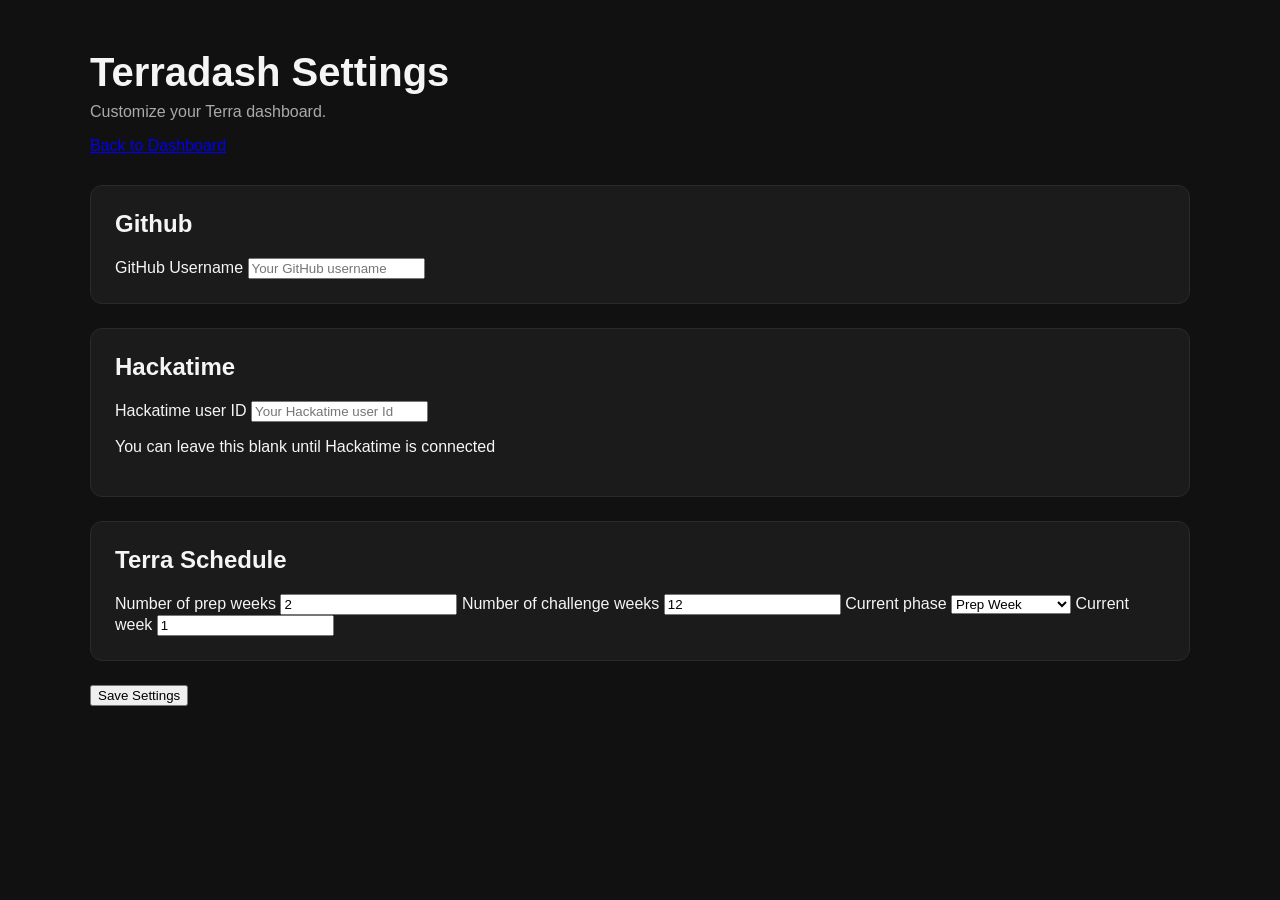
==== settings.html @ 584fb7e7 "Implement settings page and configuration management; add GitHub profile rendering and update progre" ====
<!DOCTYPE html>
<html lang="en">
    <head>
        <meta charset="UTF-8">
        <meta name="viewport" content="width=device-width, initial-scale=1.0">
        
        <title>Settings | Terradash</title>

        <link rel="stylesheet" href="css/style.css">
    </head>

    <body>
        <header>
            <h1>Terradash Settings</h1>
            <p>Customize your Terra dashboard.</p>
            <a href="index.html">Back to Dashboard</a>
        </header>

        <main>
            <form id="settings-form">
                <section>
                    <h2>Github</h2>

                    <label for="github-username">
                        GitHub Username
                    </label>
                    <input 
                        type="text",
                        id="github-username",
                        name="githubUsername",
                        placeholder="Your GitHub username",
                        required
                    >
                </section>

                <section>
                    <h2>Hackatime</h2>

                    <label for="hackatime-user-id">
                        Hackatime user ID
                    </label>
                    <input
                        type="text",
                        id="hackatime-user-id",
                        name="hackatimeUserId",
                        placeholder="Your Hackatime user Id"
                    >
                    <p>
                        You can leave this blank until Hackatime is connected
                    </p>
                </section>

                <section>
                    <h2>Terra Schedule</h2>

                    <label for="prep-weeks">Number of prep weeks</label>
                    <input
                        type="number",
                        id="prep-weeks",
                        name="prepWeeks",
                        min="0",
                        value="2"
                        required
                    >

                    <label for="challenge-weeks">
                        Number of challenge weeks
                    </label>
                    <input
                        type="number",
                        id="challenge-weeks",
                        name="challengedWeeks",
                        min="1",
                        value="12",
                        required
                    >

                    <label for="current-phase">Current phase</label>
                    <select id="current-phase" name="currentPhase">
                        <option value="prep">Prep Week</option>
                        <option value="main">Challenge Week</option>
                    </select>

                        <label for="current-week">Current week</label>
                        <input
                            type="number",
                            id="current-week",
                            name="currentWeek",
                            min="1",
                            value="1",
                            required
                        >
                </section>

                    <button type="submit">Save Settings</button>
                    <p id="settings-status" role="status"></p>
            </form>
        </main>

        <script src="js/settings.js"></script>
    </body>
</html>
---- css/style.css ----
/* ---- Base Styling ---- */

* {
    box-sizing: border-box;
}

body {
    margin: 0;
    font-family: Arial, sans-serif;
    background: #111111;
    color: #f5f5f5;
}

main, header {
    width: min(1100px, 90%);
    margin: 0 auto;
}

/* ---- Header Styling ---- */

header {
    padding: 50px 0 30px;
}

header h1 {
    margin: 0;
    font-size: 2.5rem;
}

header p {
    margin-top: 8px;
    color: #aaaaaa;
}

/* ---- Section Styling ---- */

section {
    margin-bottom: 24px;
    padding: 24px;
    background: #1b1b1b;
    border: 1px solid #2a2a2a;
    border-radius: 12px;
}

section h2 {
    margin-top: 0;
}

/* ---- Progress Section Styling ---- */

#progress > div {
    height: 12px;
    background: #303030;
    border-radius: 999px;
    overflow: hidden;
}

#progress span {
    display: block;
    width: 0%;
    height: 100%;
    background: #f5f5f5;
}

/* ---- Overview Section Styling ---- */

#overview {
    display: grid;
    grid-template-columns: repeat(3, 1fr);
    gap: 16px;
    background: transparent;
    border: none;
    padding: 0;
}

#overview > div {
    padding: 24px;
    background: #1b1b1b;
    border: 1px solid #2a2a2a;
    border-radius: 12px;
}

#overview h2 {
    font-size: 0.9rem;
    color: #aaaaaa;
    text-transform: uppercase;
}

#overview p {
    margin-bottom: 0;
    font-size: 1.8rem;
    font-weight: bold;
}

/* ---- Current Project Section Styling ---- */

#current-project h3 {
    font-size: 1.5rem;
}

/* ---- Goals Section Styling ---- */

#goals li {
    margin-bottom: 10px;
}

/* ---- Timeline Section Styling ---- */

.project-card h3 {
    margin-top: 0;
}

.project-card a {
    color: #e4c56a;
}

@media (max-width: 700px) {
    #projects-container {
        grid-template-columns: 1fr;
    }
}

/* ---- Mobile ---- */

@media (max-width: 700px) {

    header {
        padding-top: 30px;
    }

    header h1 {
        font-size: 2rem;
    }

    #overview {
        grid-template-columns: 1fr;
    }

    #timeline ol {
        grid-template-columns: 1fr;
    }
}
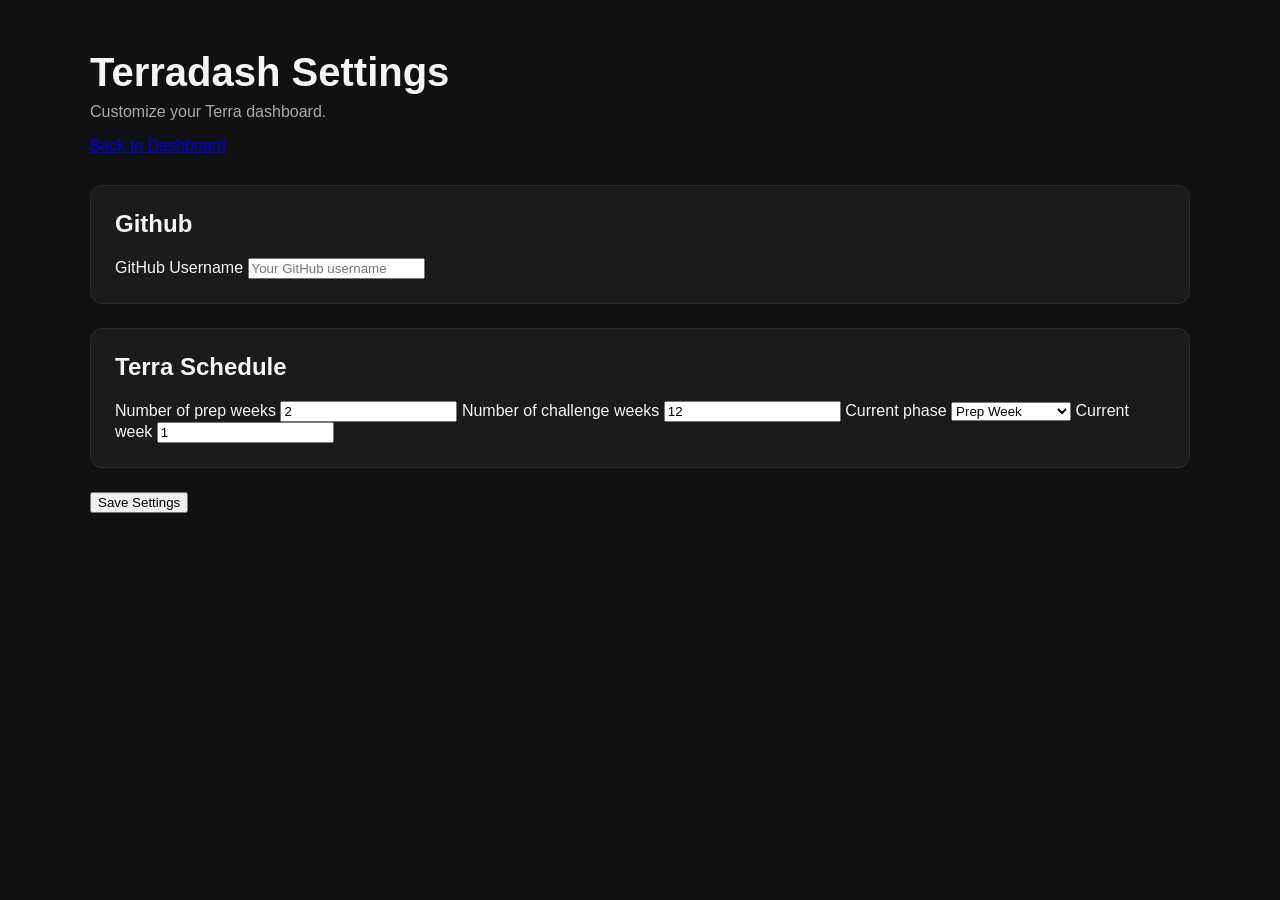
==== commit 4b27d567: "Updated terra.json values" ====
--- a/settings.html
+++ b/settings.html
@@ -31,23 +31,6 @@
                         placeholder="Your GitHub username",
                         required
                     >
-                </section>
-
-                <section>
-                    <h2>Hackatime</h2>
-
-                    <label for="hackatime-user-id">
-                        Hackatime user ID
-                    </label>
-                    <input
-                        type="text",
-                        id="hackatime-user-id",
-                        name="hackatimeUserId",
-                        placeholder="Your Hackatime user Id"
-                    >
-                    <p>
-                        You can leave this blank until Hackatime is connected
-                    </p>
                 </section>
 
                 <section>
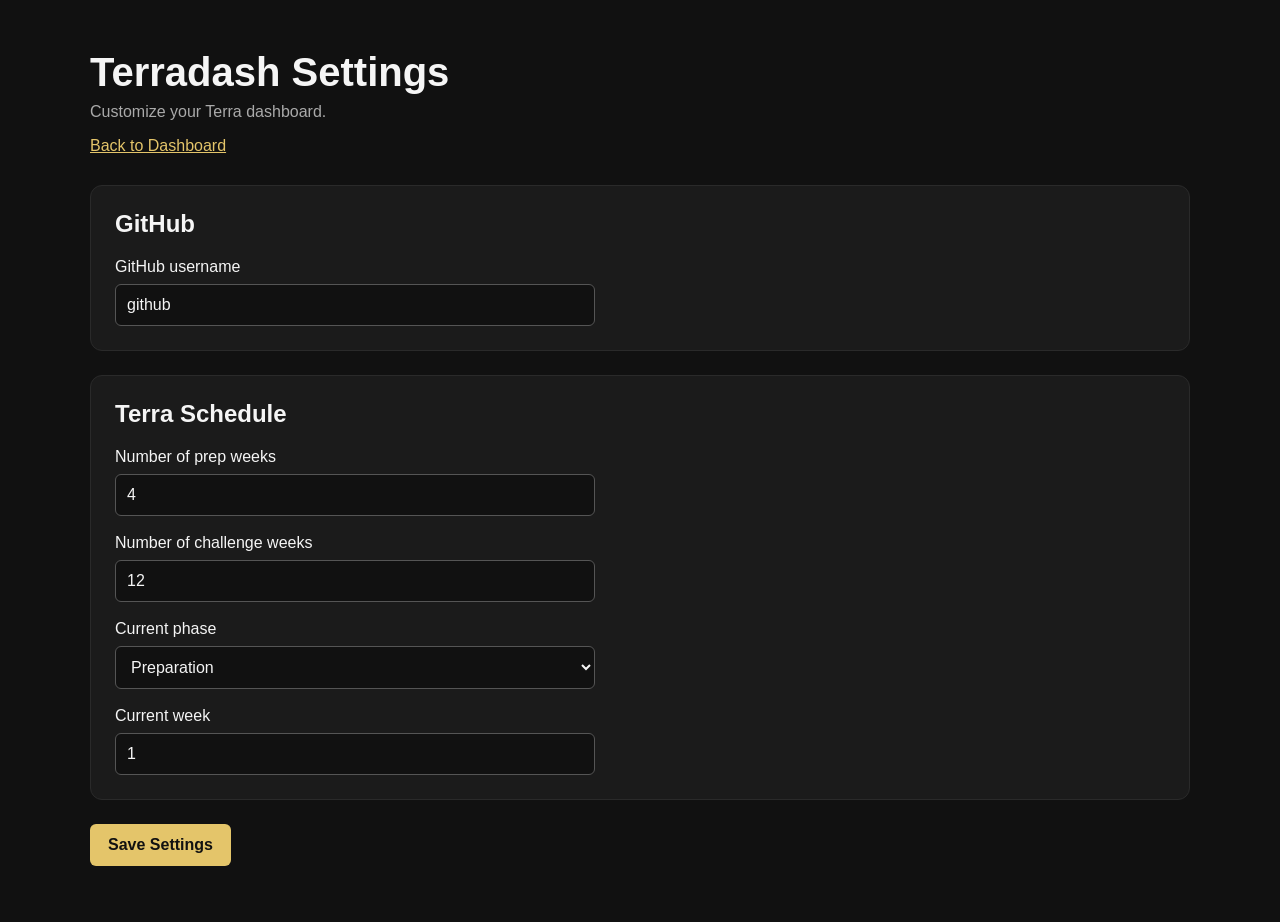
==== commit 618dfa48: "Final stylistic edits, wrap ups, etc" ====
--- a/settings.html
+++ b/settings.html
@@ -1,85 +1,83 @@
+
 <!DOCTYPE html>
 <html lang="en">
-    <head>
-        <meta charset="UTF-8">
-        <meta name="viewport" content="width=device-width, initial-scale=1.0">
-        
-        <title>Settings | Terradash</title>
+<head>
+    <meta charset="UTF-8">
+    <meta name="viewport" content="width=device-width, initial-scale=1.0">
+    <title>Settings | Terradash</title>
+    <link rel="stylesheet" href="css/style.css">
+</head>
+<body>
+    <header>
+        <h1>Terradash Settings</h1>
+        <p>Customize your Terra dashboard.</p>
+        <nav>
+            <a href="index.html">Back to Dashboard</a>
+        </nav>
+    </header>
 
-        <link rel="stylesheet" href="css/style.css">
-    </head>
+    <main>
+        <form id="settings-form">
+            <section>
+                <h2>GitHub</h2>
+                <label for="github-username">GitHub username</label>
+                <input
+                    type="text"
+                    id="github-username"
+                    name="githubUsername"
+                    placeholder="Your GitHub username"
+                    autocomplete="username"
+                    required
+                >
+            </section>
 
-    <body>
-        <header>
-            <h1>Terradash Settings</h1>
-            <p>Customize your Terra dashboard.</p>
-            <a href="index.html">Back to Dashboard</a>
-        </header>
+            <section>
+                <h2>Terra Schedule</h2>
 
-        <main>
-            <form id="settings-form">
-                <section>
-                    <h2>Github</h2>
+                <label for="prep-weeks">Number of prep weeks</label>
+                <input
+                    type="number"
+                    id="prep-weeks"
+                    name="prepWeeks"
+                    min="0"
+                    step="1"
+                    required
+                >
 
-                    <label for="github-username">
-                        GitHub Username
-                    </label>
-                    <input 
-                        type="text",
-                        id="github-username",
-                        name="githubUsername",
-                        placeholder="Your GitHub username",
-                        required
-                    >
-                </section>
+                <label for="challenge-weeks">
+                    Number of challenge weeks
+                </label>
+                <input
+                    type="number"
+                    id="challenge-weeks"
+                    name="challengeWeeks"
+                    min="1"
+                    step="1"
+                    required
+                >
 
-                <section>
-                    <h2>Terra Schedule</h2>
+                <label for="current-phase">Current phase</label>
+                <select id="current-phase" name="currentPhase">
+                    <option value="prep">Preparation</option>
+                    <option value="main">Main challenge</option>
+                </select>
 
-                    <label for="prep-weeks">Number of prep weeks</label>
-                    <input
-                        type="number",
-                        id="prep-weeks",
-                        name="prepWeeks",
-                        min="0",
-                        value="2"
-                        required
-                    >
+                <label for="current-week">Current week</label>
+                <input
+                    type="number"
+                    id="current-week"
+                    name="currentWeek"
+                    min="1"
+                    step="1"
+                    required
+                >
+            </section>
 
-                    <label for="challenge-weeks">
-                        Number of challenge weeks
-                    </label>
-                    <input
-                        type="number",
-                        id="challenge-weeks",
-                        name="challengedWeeks",
-                        min="1",
-                        value="12",
-                        required
-                    >
+            <button type="submit">Save Settings</button>
+            <p id="settings-status" role="status" aria-live="polite"></p>
+        </form>
+    </main>
 
-                    <label for="current-phase">Current phase</label>
-                    <select id="current-phase" name="currentPhase">
-                        <option value="prep">Prep Week</option>
-                        <option value="main">Challenge Week</option>
-                    </select>
-
-                        <label for="current-week">Current week</label>
-                        <input
-                            type="number",
-                            id="current-week",
-                            name="currentWeek",
-                            min="1",
-                            value="1",
-                            required
-                        >
-                </section>
-
-                    <button type="submit">Save Settings</button>
-                    <p id="settings-status" role="status"></p>
-            </form>
-        </main>
-
-        <script src="js/settings.js"></script>
-    </body>
-</html>+    <script src="js/settings.js"></script>
+</body>
+</html>
--- a/css/style.css
+++ b/css/style.css
@@ -139,4 +139,143 @@
     #timeline ol {
         grid-template-columns: 1fr;
     }
-}+}
+
+
+/* Navigation */
+nav {
+    margin-top: 16px;
+}
+
+a {
+    color: #e4c56a;
+}
+
+a:focus-visible,
+button:focus-visible,
+input:focus-visible,
+select:focus-visible {
+    outline: 2px solid #e4c56a;
+    outline-offset: 3px;
+}
+
+/* GitHub profile */
+#github-profile {
+    display: flex;
+    align-items: center;
+    gap: 20px;
+    margin-top: 24px;
+}
+
+#profile-avatar {
+    width: 88px;
+    height: 88px;
+    border-radius: 50%;
+    object-fit: cover;
+    background: #303030;
+}
+
+#profile-name {
+    margin-bottom: 8px;
+}
+
+/* Progress bar */
+.progress-track {
+    width: 100%;
+    height: 12px;
+    background: #303030;
+    border-radius: 999px;
+    overflow: hidden;
+}
+
+.progress-fill {
+    width: 0;
+    height: 100%;
+    background: #e4c56a;
+    transition: width 250ms ease;
+}
+
+/* Project cards */
+#projects-container {
+    display: grid;
+    grid-template-columns: repeat(auto-fit, minmax(240px, 1fr));
+    gap: 16px;
+}
+
+.project-card {
+    min-width: 0;
+    padding: 20px;
+    background: #222222;
+    border: 1px solid #363636;
+    border-radius: 10px;
+}
+
+.project-card p {
+    line-height: 1.5;
+    overflow-wrap: anywhere;
+}
+
+.project-card a {
+    display: inline-block;
+    margin-top: 8px;
+}
+
+/* Settings form */
+#settings-form label {
+    display: block;
+    margin: 18px 0 8px;
+}
+
+#settings-form input,
+#settings-form select {
+    display: block;
+    width: 100%;
+    max-width: 480px;
+    padding: 11px;
+    border: 1px solid #555555;
+    border-radius: 6px;
+    background: #111111;
+    color: #f5f5f5;
+    font: inherit;
+}
+
+#settings-form button {
+    padding: 12px 18px;
+    border: 0;
+    border-radius: 6px;
+    background: #e4c56a;
+    color: #111111;
+    font: inherit;
+    font-weight: bold;
+    cursor: pointer;
+}
+
+#settings-status {
+    min-height: 1.5em;
+}
+
+@media (max-width: 700px) {
+    #github-profile {
+        align-items: flex-start;
+        gap: 14px;
+    }
+
+    #profile-avatar {
+        width: 64px;
+        height: 64px;
+    }
+
+    #overview {
+        grid-template-columns: 1fr;
+    }
+
+    section {
+        padding: 18px;
+    }
+}
+
+@media (prefers-reduced-motion: reduce) {
+    .progress-fill {
+        transition: none;
+    }
+}
